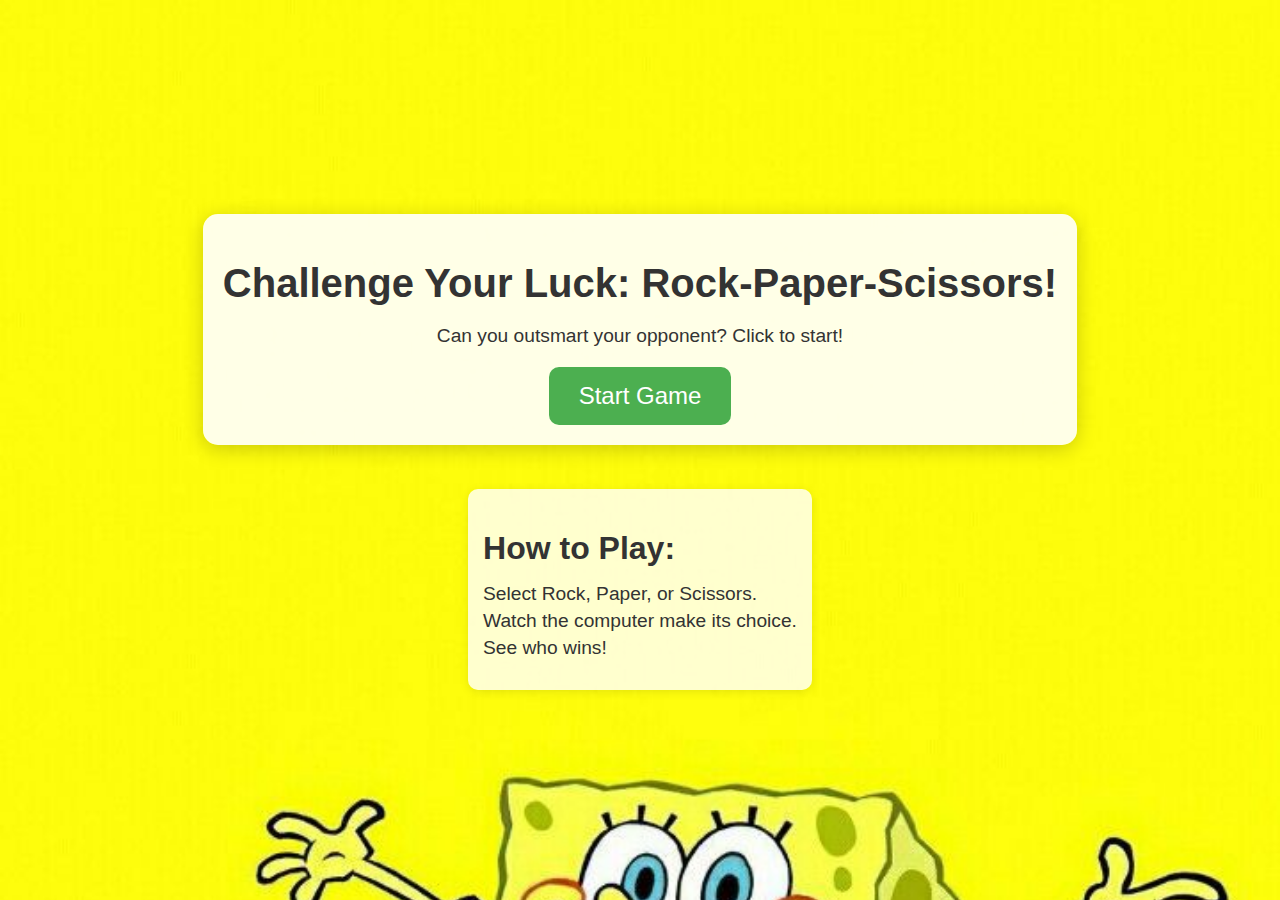
==== index.html @ 89699ea0 "Add files via upload" ====
<!DOCTYPE html>
<html lang="en">
<head>
    <meta charset="UTF-8">
    <meta name="viewport" content="width=device-width, initial-scale=1.0">
    <title>Rock Paper Scissors</title>
    <link rel="stylesheet" href="../styles/index.css">
</head>
<body>
    <audio id="backgroundMusic" loop>
        <source src="data/Chill-Ukulele-And-Acoustic-Guitar(chosic.com).mp3" type="audio/mpeg">
    </audio>
    <div class="hero">
        <h1>Challenge Your Luck: Rock-Paper-Scissors!</h1>
        <p>Can you outsmart your opponent? Click to start!</p>
        <button class="start-button" onclick="startGame()">Start Game</button>
    </div>
    <div class="instructions">
        <h2>How to Play:</h2>
        <ul>
            <li>Select Rock, Paper, or Scissors.</li>
            <li>Watch the computer make its choice.</li>
            <li>See who wins!</li>
        </ul>
    </div>
    <script>
        function startGame() {
    // Redirect to the game page
    window.location.href = 'RockPaperScissors.html'; // Assuming the game page is named 'game.html'
}

    </script>
</body>
</html>
---- styles/index.css ----
/* General Styles */
body {
    font-family: 'Arial', sans-serif;
    background: linear-gradient(135deg, #f0f8ff, #e6e6fa);
    margin: 0;
    display: flex;
    flex-direction: column;
    align-items: center;
    justify-content: center;
    height: 100vh;
    color: #333;
    background-image :url(../data/wallpaper.jpg);
    background-size: cover;
}

.hero {
    text-align: center;
    padding: 20px;
    background: rgba(255, 255, 255, 0.9);
    border-radius: 15px;
    box-shadow: 0 4px 20px rgba(0, 0, 0, 0.2);
    transition: transform 0.3s;
    margin: 1.5rem;
}

.hero:hover {
    transform: scale(1.05);
}

h1 {
    font-size: 2.5em;
    margin-bottom: 10px;
}

p {
    font-size: 1.2em;
    margin-bottom: 20px;
}

/* Button Styles */
.start-button {
    padding: 15px 30px;
    font-size: 1.5em;
    cursor: pointer;
    border: none;
    border-radius: 10px;
    background-color: #4caf50;
    color: white;
    transition: background-color 0.3s, transform 0.3s;
}

.start-button:hover {
    background-color: #45a049;
    transform: translateY(-2px);
}

.start-button:active {
    background-color: white;
    color: #45a049;
    border: solid #45a049;
    transition-duration: 3ms;
}

/* Instructions Section */
.instructions {
    margin: 20px 0;
    padding: 15px;
    background: rgba(255, 255, 255, 0.8);
    border-radius: 10px;
    box-shadow: 0 2px 10px rgba(0, 0, 0, 0.1);
    text-align: left;
}

.instructions h2 {
    font-size: 2em;
    margin-bottom: 10px;
}

.instructions ul {
    list-style-type: none;
    padding: 0;
}

.instructions li {
    margin: 5px 0;
    font-size: 1.2em;
}

/* Social Share Buttons */
.social-share {
    margin-top: 20px;
}

.share-button {
    padding: 10px 20px;
    font-size: 1em;
    cursor: pointer;
    border: none;
    border-radius: 5px;
    background-color: #007bff;
    color: white;
    transition: background-color 0.3s, transform 0.3s;
    margin: 0 5px;
}

.share-button:hover {
    background-color: #0056b3;
    transform: translateY(-1px);
}

.share-button:active {
    background-color: white;
    color: #007bff;
    border: solid #007bff;
    transition-duration: 3ms;
}
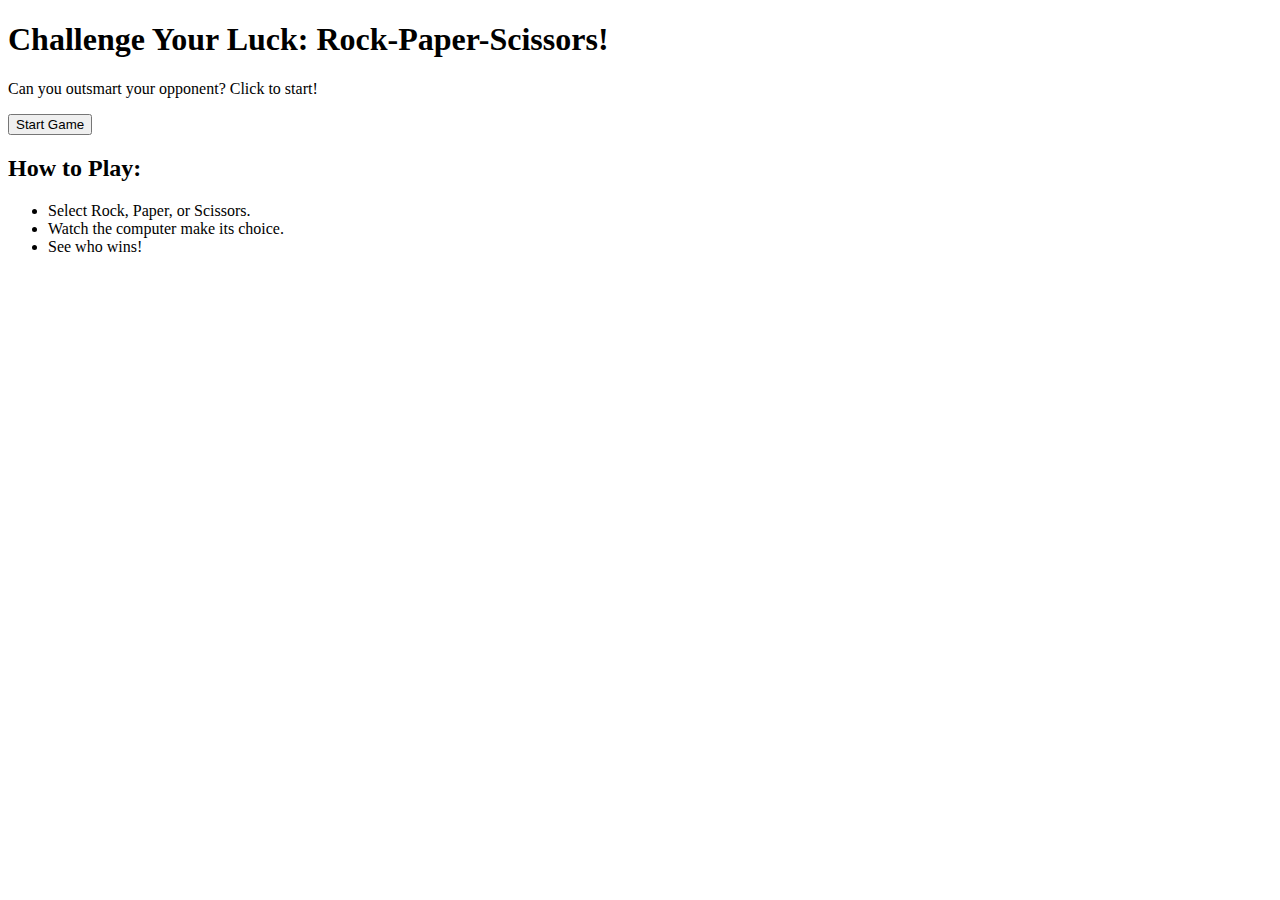
==== commit 48e3693a: "Update index.html" ====
--- a/index.html
+++ b/index.html
@@ -4,7 +4,7 @@
     <meta charset="UTF-8">
     <meta name="viewport" content="width=device-width, initial-scale=1.0">
     <title>Rock Paper Scissors</title>
-    <link rel="stylesheet" href="../styles/index.css">
+    <link rel="stylesheet" href="index.css">
 </head>
 <body>
     <audio id="backgroundMusic" loop>
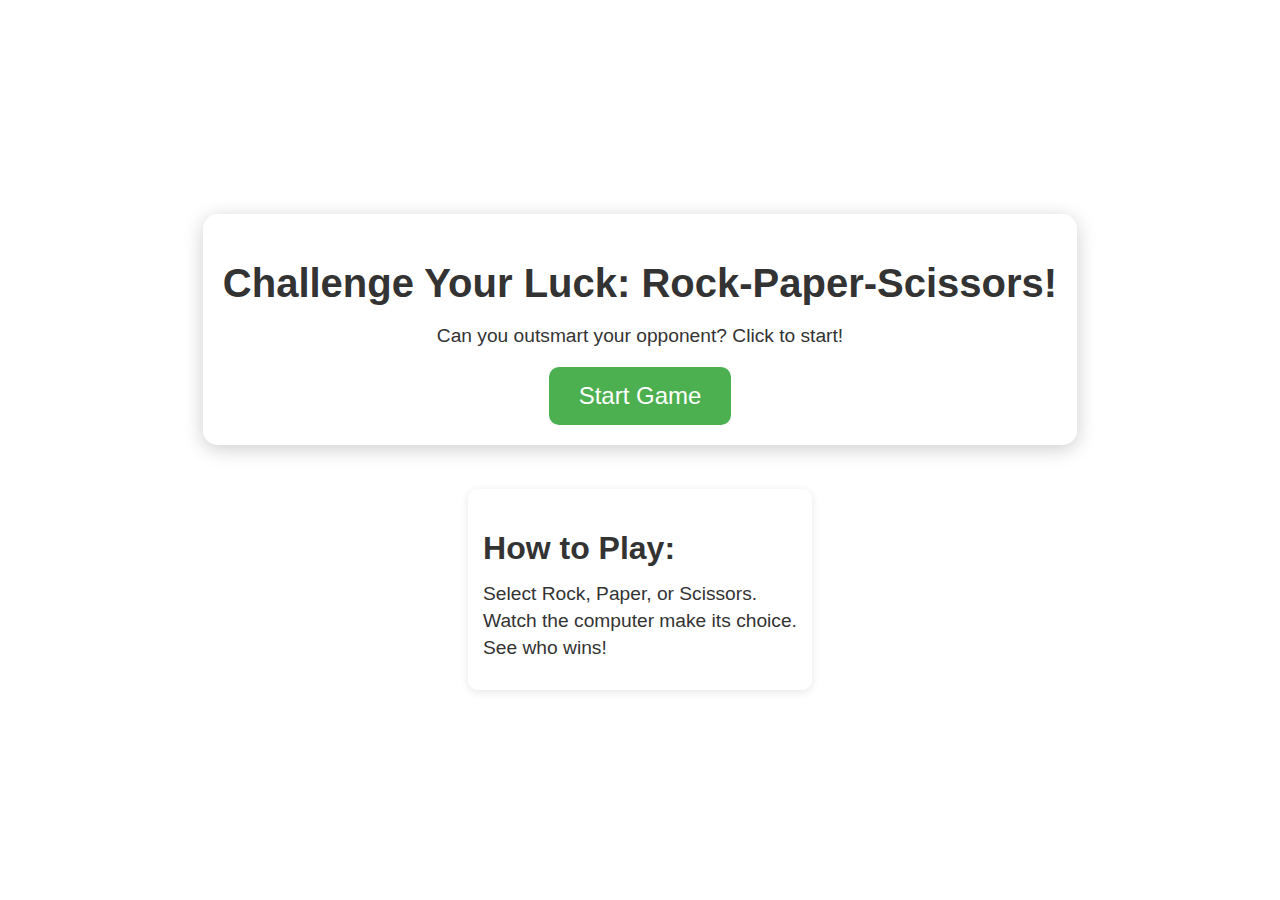
==== commit a55d2d36: "Update index.html" ====
--- a/index.html
+++ b/index.html
@@ -4,7 +4,7 @@
     <meta charset="UTF-8">
     <meta name="viewport" content="width=device-width, initial-scale=1.0">
     <title>Rock Paper Scissors</title>
-    <link rel="stylesheet" href="index.css">
+    <link rel="stylesheet" href="styles/index.css">
 </head>
 <body>
     <audio id="backgroundMusic" loop>
--- a/styles/index.css
+++ b/styles/index.css
@@ -0,0 +1,116 @@
+/* General Styles */
+body {
+    font-family: 'Arial', sans-serif;
+    background: linear-gradient(135deg, #f0f8ff, #e6e6fa);
+    margin: 0;
+    display: flex;
+    flex-direction: column;
+    align-items: center;
+    justify-content: center;
+    height: 100vh;
+    color: #333;
+    background-image :url(data/wallpaper.jpg);
+    background-size: cover;
+}
+
+.hero {
+    text-align: center;
+    padding: 20px;
+    background: rgba(255, 255, 255, 0.9);
+    border-radius: 15px;
+    box-shadow: 0 4px 20px rgba(0, 0, 0, 0.2);
+    transition: transform 0.3s;
+    margin: 1.5rem;
+}
+
+.hero:hover {
+    transform: scale(1.05);
+}
+
+h1 {
+    font-size: 2.5em;
+    margin-bottom: 10px;
+}
+
+p {
+    font-size: 1.2em;
+    margin-bottom: 20px;
+}
+
+/* Button Styles */
+.start-button {
+    padding: 15px 30px;
+    font-size: 1.5em;
+    cursor: pointer;
+    border: none;
+    border-radius: 10px;
+    background-color: #4caf50;
+    color: white;
+    transition: background-color 0.3s, transform 0.3s;
+}
+
+.start-button:hover {
+    background-color: #45a049;
+    transform: translateY(-2px);
+}
+
+.start-button:active {
+    background-color: white;
+    color: #45a049;
+    border: solid #45a049;
+    transition-duration: 3ms;
+}
+
+/* Instructions Section */
+.instructions {
+    margin: 20px 0;
+    padding: 15px;
+    background: rgba(255, 255, 255, 0.8);
+    border-radius: 10px;
+    box-shadow: 0 2px 10px rgba(0, 0, 0, 0.1);
+    text-align: left;
+}
+
+.instructions h2 {
+    font-size: 2em;
+    margin-bottom: 10px;
+}
+
+.instructions ul {
+    list-style-type: none;
+    padding: 0;
+}
+
+.instructions li {
+    margin: 5px 0;
+    font-size: 1.2em;
+}
+
+/* Social Share Buttons */
+.social-share {
+    margin-top: 20px;
+}
+
+.share-button {
+    padding: 10px 20px;
+    font-size: 1em;
+    cursor: pointer;
+    border: none;
+    border-radius: 5px;
+    background-color: #007bff;
+    color: white;
+    transition: background-color 0.3s, transform 0.3s;
+    margin: 0 5px;
+}
+
+.share-button:hover {
+    background-color: #0056b3;
+    transform: translateY(-1px);
+}
+
+.share-button:active {
+    background-color: white;
+    color: #007bff;
+    border: solid #007bff;
+    transition-duration: 3ms;
+}
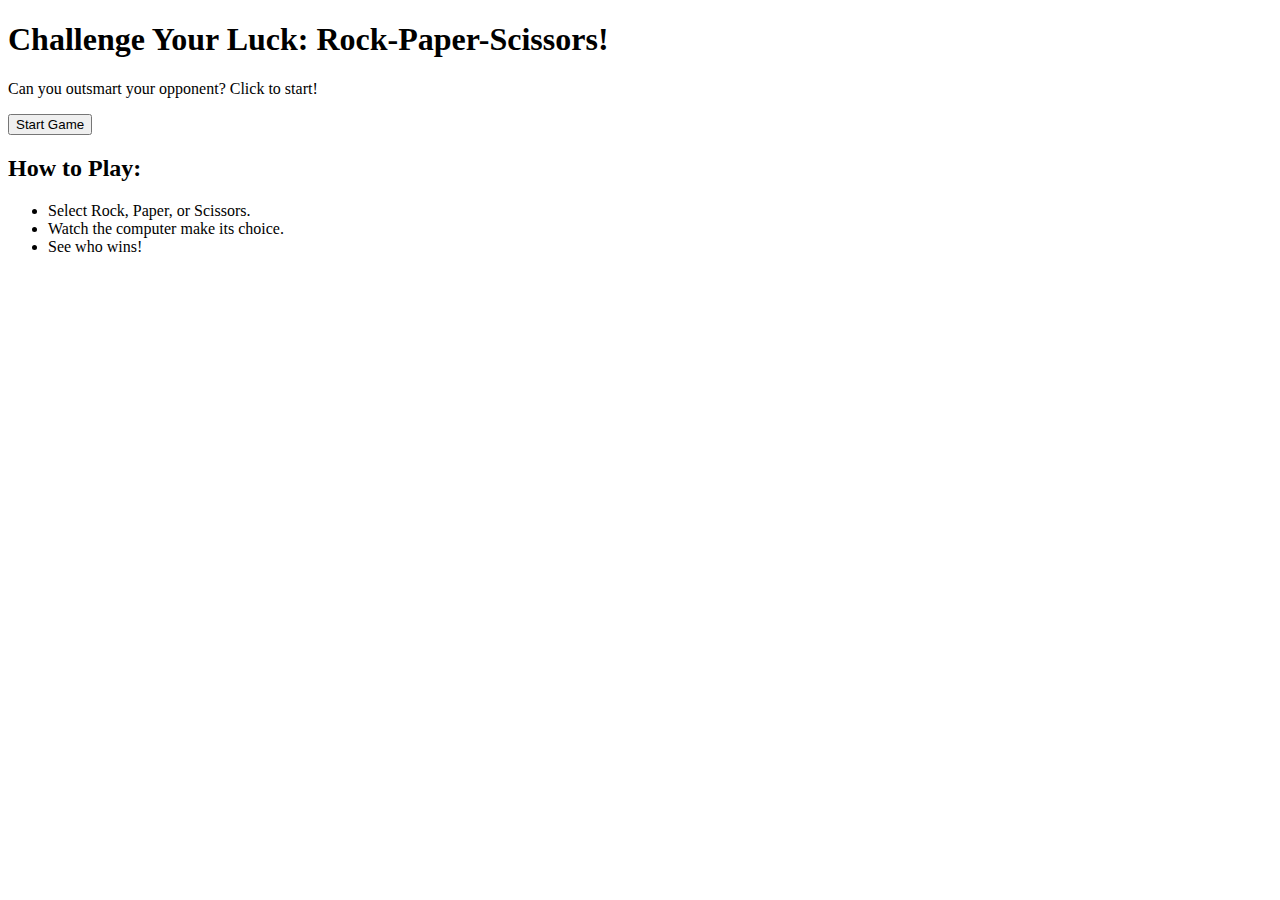
==== commit 66ae7b1e: "Update index.html" ====
--- a/index.html
+++ b/index.html
@@ -4,7 +4,7 @@
     <meta charset="UTF-8">
     <meta name="viewport" content="width=device-width, initial-scale=1.0">
     <title>Rock Paper Scissors</title>
-    <link rel="stylesheet" href="styles/index.css">
+    <link rel="stylesheet" href="styles.index.css">
 </head>
 <body>
     <audio id="backgroundMusic" loop>
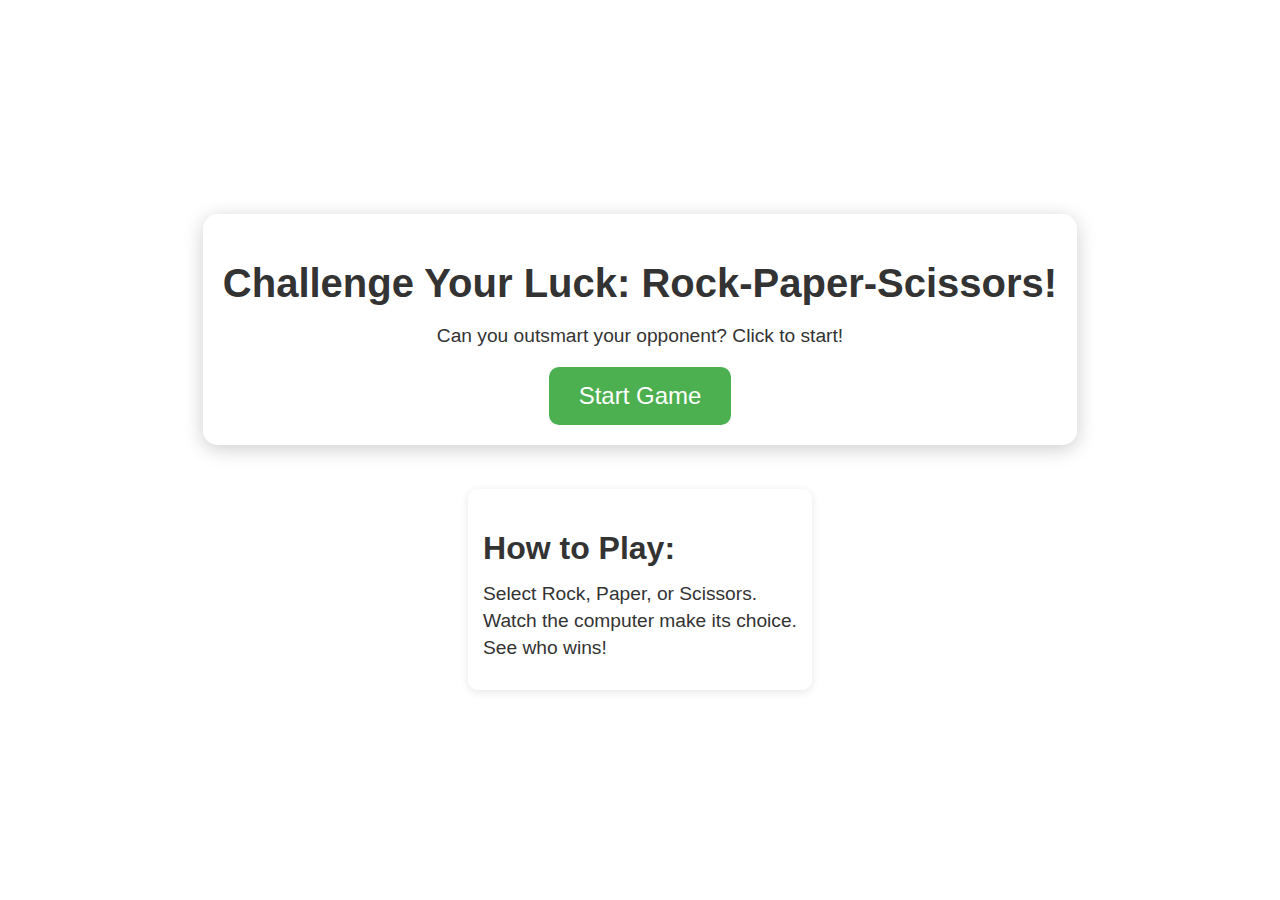
==== commit 819eb7a0: "Update index.html" ====
--- a/index.html
+++ b/index.html
@@ -4,7 +4,7 @@
     <meta charset="UTF-8">
     <meta name="viewport" content="width=device-width, initial-scale=1.0">
     <title>Rock Paper Scissors</title>
-    <link rel="stylesheet" href="styles.index.css">
+    <link rel="stylesheet" href="styles/index.css">
 </head>
 <body>
     <audio id="backgroundMusic" loop>
--- a/styles/index.css
+++ b/styles/index.css
@@ -0,0 +1,116 @@
+/* General Styles */
+body {
+    font-family: 'Arial', sans-serif;
+    background: linear-gradient(135deg, #f0f8ff, #e6e6fa);
+    margin: 0;
+    display: flex;
+    flex-direction: column;
+    align-items: center;
+    justify-content: center;
+    height: 100vh;
+    color: #333;
+    background-image :url(data/wallpaper.jpg);
+    background-size: cover;
+}
+
+.hero {
+    text-align: center;
+    padding: 20px;
+    background: rgba(255, 255, 255, 0.9);
+    border-radius: 15px;
+    box-shadow: 0 4px 20px rgba(0, 0, 0, 0.2);
+    transition: transform 0.3s;
+    margin: 1.5rem;
+}
+
+.hero:hover {
+    transform: scale(1.05);
+}
+
+h1 {
+    font-size: 2.5em;
+    margin-bottom: 10px;
+}
+
+p {
+    font-size: 1.2em;
+    margin-bottom: 20px;
+}
+
+/* Button Styles */
+.start-button {
+    padding: 15px 30px;
+    font-size: 1.5em;
+    cursor: pointer;
+    border: none;
+    border-radius: 10px;
+    background-color: #4caf50;
+    color: white;
+    transition: background-color 0.3s, transform 0.3s;
+}
+
+.start-button:hover {
+    background-color: #45a049;
+    transform: translateY(-2px);
+}
+
+.start-button:active {
+    background-color: white;
+    color: #45a049;
+    border: solid #45a049;
+    transition-duration: 3ms;
+}
+
+/* Instructions Section */
+.instructions {
+    margin: 20px 0;
+    padding: 15px;
+    background: rgba(255, 255, 255, 0.8);
+    border-radius: 10px;
+    box-shadow: 0 2px 10px rgba(0, 0, 0, 0.1);
+    text-align: left;
+}
+
+.instructions h2 {
+    font-size: 2em;
+    margin-bottom: 10px;
+}
+
+.instructions ul {
+    list-style-type: none;
+    padding: 0;
+}
+
+.instructions li {
+    margin: 5px 0;
+    font-size: 1.2em;
+}
+
+/* Social Share Buttons */
+.social-share {
+    margin-top: 20px;
+}
+
+.share-button {
+    padding: 10px 20px;
+    font-size: 1em;
+    cursor: pointer;
+    border: none;
+    border-radius: 5px;
+    background-color: #007bff;
+    color: white;
+    transition: background-color 0.3s, transform 0.3s;
+    margin: 0 5px;
+}
+
+.share-button:hover {
+    background-color: #0056b3;
+    transform: translateY(-1px);
+}
+
+.share-button:active {
+    background-color: white;
+    color: #007bff;
+    border: solid #007bff;
+    transition-duration: 3ms;
+}
